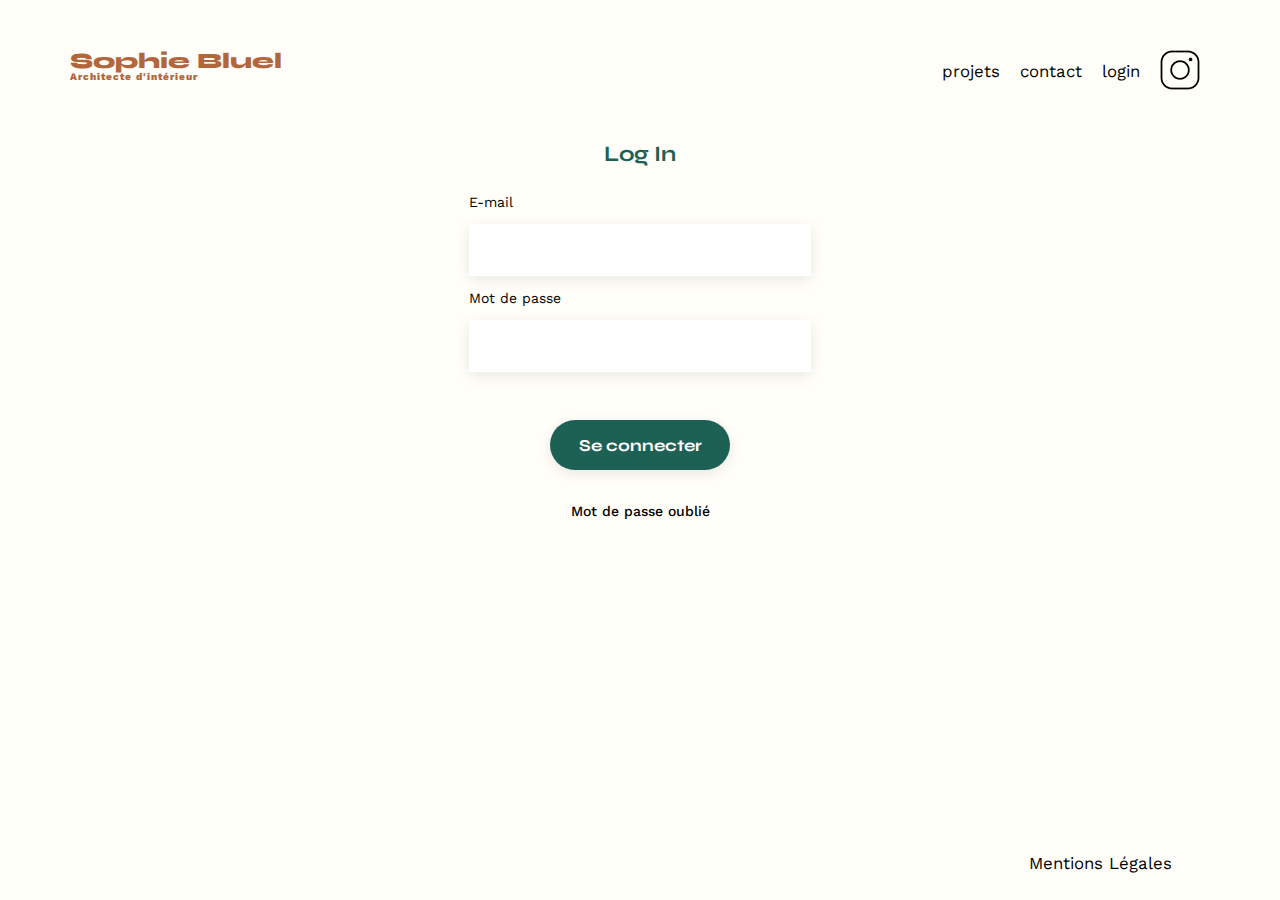
==== FrontEnd/login.html @ 3449b3fa "Front-end" ====
<!DOCTYPE html>
<html lang="fr">
<head>
	<meta charset="UTF-8">
	<title>Sophie Bluel - Architecte d'intérieur</title>
	<meta name="viewport" content="width=device-width, initial-scale=1.0">
	<link rel="preconnect" href="https://fonts.googleapis.com">
	<link rel="preconnect" href="https://fonts.gstatic.com" crossorigin>
	<link href="https://fonts.googleapis.com/css2?family=Syne:wght@700;800&family=Work+Sans&display=swap" rel="stylesheet">
	<meta name="description" content="">
	<link rel="stylesheet" href="./assets/style.css">
	<link rel="icon" href="data:,">
	<script type="module" src="login.js"></script>
</head>
<body>
	<header>
		<h1>Sophie Bluel <span>Architecte d'intérieur</span></h1>
		<nav>
			<ul>
				<li><a href="index.html">projets</a></li>
				<li><a href="#">contact</a></li>
				<li id="login"><a href="login.html">login</a></li>
				<li><img src="./assets/icons/instagram.png" alt="Instagram"></li>
			</ul>
		</nav>
	</header>
	<main>
		<section class="login">
			<h1>Log In</h1>
			<div>
				<form id="formulaireConnexion">
					<label for ="email">E-mail</label>
					<input type="text" id="email" name="email" autocomplete="email" required>
					<label for ="mdp">Mot de passe</label>
					<input type="password" id="mdp" name="mdp" autocomplete="current-password" required>
					<input type="submit" value="Se connecter">
				</form>
				<p id="messageErreur"></p>
				<div class="mdpOublie">
					<a href="#">Mot de passe oublié</a>
				</div>
			</div>
		</section>
	</main>
	<footer>
		<nav>
			<ul>
				<li>Mentions Légales</li>
			</ul>
		</nav>
	</footer>
</body>
</html>
---- FrontEnd/assets/style.css ----
/* http://meyerweb.com/eric/tools/css/reset/
   v2.0 | 20110126
   License: none (public domain)
*/

html, body, div, span, applet, object, iframe,
h1, h2, h3, h4, h5, h6, p, blockquote, pre,
a, abbr, acronym, address, big, cite, code,
del, dfn, em, img, ins, kbd, q, s, samp,
small, strike, strong, sub, sup, tt, var,
b, u, i, center,
dl, dt, dd, ol, ul, li,
fieldset, form, label, legend,
table, caption, tbody, tfoot, thead, tr, th, td,
article, aside, canvas, details, embed,
figure, figcaption, footer, header, hgroup,
menu, nav, output, ruby, section, summary,
time, mark, audio, video {
	margin: 0;
	padding: 0;
	border: 0;
	font-size: 100%;
	font: inherit;
	vertical-align: baseline;
}

/* HTML5 display-role reset for older browsers */
article, aside, details, figcaption, figure,
footer, header, hgroup, menu, nav, section {
	display: block;
}

html {
	background-color: #FFFEF8;
	height: 100%;
	position: relative;
}

body {
	line-height: 1;
	height: 100%;
	display: flex;
    flex-direction: column;
}

ol, ul {
	list-style: none;
}

blockquote, q {
	quotes: none;
}

blockquote:before, blockquote:after,
q:before, q:after {
	content: '';
	content: none;
}

table {
	border-collapse: collapse;
	border-spacing: 0;
}

/** end reset css**/
main {
	flex: 1;
}

body {
	max-width: 1140px;
	margin:auto;
	font-family: 'Work Sans' ;
	font-size: 14px;
	height: 100%;
}

header {
	display: flex;
	justify-content: space-between;
	margin: 50px 0
}

section {
	margin: 50px 0
}

h1{
	display: flex;
	flex-direction: column;
	font-family: 'Syne';
	font-size: 22px;
	font-weight: 800;
	color: #B1663C
}

h1 > span {
	font-family: 'Work Sans';
	font-size:10px;
	letter-spacing: 0.1em;
;
}

h2{
	font-family: 'Syne';
	font-weight: 700;
	font-size: 30px;
	color: #1D6154
}

nav ul {
	display: flex;
	align-items: center;
	list-style-type: none;

}

nav li {
	padding: 0 10px;
	font-size: 1.2em;
}

li:hover {
	color: #B1663C;
	font-weight: 600;
}

a {
	text-decoration: none;
	cursor: pointer;
	color: black;
}

/************** Mode édition **************/

.cache {
	display: none !important;;
}

#modeedition a {
	display: flex;
	justify-content: center;
    padding: 10px;
    background-color: black;
    color: white;
    gap: 20px;
}

.modifierprojets {
	display: flex;
    justify-content: center;
	align-items: center;
    margin: 20px 0; 
}

.modifierprojets h2 {
	display: flex;
    align-items: center;
    position: relative;
	margin : 0px;
}

.modifierprojets a {
	display: flex;
	margin-left: 20px;
	align-items: center;
}

/********** Introduction ************/
#introduction {
	display: flex;
	align-items: center;
}

#introduction figure {
	flex: 1
}

#introduction img {
	display: block;
	margin: auto;
	width: 80%;
}

#introduction article {
	flex: 1
}

#introduction h2 {
	margin-bottom: 1em;
}

#introduction p {
	margin-bottom: 0.5em;
}


/********** Affichage modale **********/

#modale {
    display: none;
    position: absolute;
    z-index: 1;
    left: 0;
    top: 0;
    width: 100%;
    height: 100%;
    overflow: auto;
    background-color: rgba(0,0,0,0.4);
	justify-content: center; /* Centrer horizontalement */
    align-items: center;
}

.modale {
	display: flex;
	flex-direction: column;
    background-color: #fefefe;
    margin: 600px auto;
    padding: 20px;
    border: 1px solid #1D6154;
    width: 50%;
    text-align: center;
	gap:15px;
}

/************* Modale n°1 ***********/
.contenumodale {
	max-width: 100%;
	display: grid;
	grid-template-columns: 1fr 1fr 1fr 1fr 1fr;
	grid-column-gap: 20px;
	grid-row-gap: 20px;
	margin:50px 80px;
}

.contenumodale img {
	max-width: 100%;
    height: auto;
}

.contenumodale div {
	position: relative;
}

.contenumodale span {
	position: absolute;
	margin : 10px;
	z-index: 1;
	right:0;
    top: 0;
	border-radius: 2px;
	background-color: black;
}

.btn-modale {
	font-size: 14px;
	font-weight: 700;
	color: white;
	background-color: #1D6154;
	padding : 10px 50px;
	margin: 10px auto;
	border-radius: 60px ;
	border:none;
}

.fa-xmark {
	margin-left: auto;
    font-size: 25px;
    font-weight: bold;
}

.fa-xmark:hover, .fa-arrow-left:hover {
    text-decoration: none;
    cursor: pointer;
}

.fa-trash-can {
	padding: 5px;
	color: white;
}

.hrmodale1 {
	border: 1px solid #B3B3B3;
	margin: 20px 80px;
}


/******** Modale n°2 *******/

.flecheetcroix {
	display: flex;
	justify-content: space-between;
}

.fa-arrow-left {
	font-size: 25px;
	width: auto;
	font-weight: bold;
}

.fa-image {
	color: #B9C5CC;
	font-size: 60px;
}

.inputfile {
	background-color: #E8F1F6;
	display: flex;
	flex-direction: column;
	align-items: center;
	gap: 5px;
	padding:30px;
}

.inputfile p {
	font-size: 10px;
	font-weight: 400;
	color:#444444;
}

.btn-inputfile {
	font-size: 14px;
	font-weight: 700;
	color: white;
	background-color: #CBD6DC;
	padding : 10px 50px;
	margin: 10px auto;
	border-radius: 60px ;
	border:none;
	z-index:0;
	align-items: center;
}

.btn-inputfile span{
	font-size: 14px;
	font-weight: 500;
	color:#306685;
	z-index:0;
}

.btn-inputfile input {
	position : absolute;
	right:0;
    top: 0;
	z-index:1;
	opacity: 0;
}

.contenuajoutphoto form {
	display: flex;
	flex-direction: column;
	text-align: center;
	margin:50px 80px;
}

.contenuajoutphoto label {
	text-align: left;
}

.hrmodale2 {
	border: 1px solid #1D6154;
	margin: 20px 0;
}

.btn-valider {
	font-size: 14px;
	font-weight: 700;
	color: white;
	background-color: #A7A7A7;
	padding : 10px 50px;
	margin: 10px auto;
	border-radius: 60px ;
	border:none;
}

#imagePreview {
	max-width: 420px;
	height: auto;
}

/*********** Boutons de Filtre *********/

.filtres {
	display: flex;
	justify-content: center;
	margin: 50px 0px;
	gap:20px;
}

.btn {
	border: 1px solid #1D6154;
	border-radius: 60px;
	font-size: 16px;
	padding: 10px 20px;
	color : #1D6154;
	background-color: transparent;
	font-weight: 700;
	font-family: 'Syne';
	cursor: pointer;
}

.btn:hover {
	background-color: #1D6154;
	color : white;
}

/********** Projets ***********/
.gallery {
	width: 100%;
	display: grid;
	grid-template-columns: 1fr 1fr 1fr;
	grid-column-gap: 20px;
	grid-row-gap: 20px;
}

.gallery img {
	width: 100%;
}

figcaption {
	margin-top:5px;
	font-family: "Work Sans";
	font-size: 13px;
	font-weight: 400;
}

/************* Formulaire de contact ***********/
#contact {
	width: 50%;
	margin: auto;
}

#contact > * {
	text-align: center;

}

#contact h2{
	margin-bottom: 20px;
}

#contact form {
	text-align: left;
	margin-top:30px;
	display: flex;
	flex-direction: column;
}

#contact input, #formulaireConnexion input, .contenuajoutphoto input {
	height: 50px;
	font-size: 1.2em;
	border: none;
	box-shadow: 0px 4px 14px rgba(0, 0, 0, 0.09);
	cursor: pointer; 
}

#contact label, .formulaire label, .contenuajoutphoto label {
	margin: 2em 0 1em 0;
}

#contact textarea {
	border: none;
	box-shadow: 0px 4px 14px rgba(0, 0, 0, 0.09);
}

input[type="submit"]{
	font-family: 'Syne';
	font-weight: 700;
	color: white;
	background-color: #1D6154;
	margin : 2em auto ;
	width: 180px;
	text-align: center;
	border-radius: 60px ;
}

#portfolio h2 {
	text-align: center;
}

/************ Login ***********/
.login {
	display: flex;
	flex-direction: column;
	height: 100%;
	width: 30%;
	margin: auto;
}

#formulaireConnexion {
	display:flex;
	flex-direction: column;
	gap:15px;
	margin-top: 30px;
}

.login h1 {
	text-align: center;
	color: #1D6154;
	font-weight: 700;
}

#messageErreur {
	text-align: center;
	color: red;
}

.mdpOublie {
	font-size: 14px;
	font-weight: 500;
	text-align: center;
	color: #1D6154;
}

/********* Footer *************/

footer nav ul {
	display: flex;
	justify-content: flex-end;
	margin: 2em
}

footer {
    margin-top: auto; /* Colle le footer en bas */
}
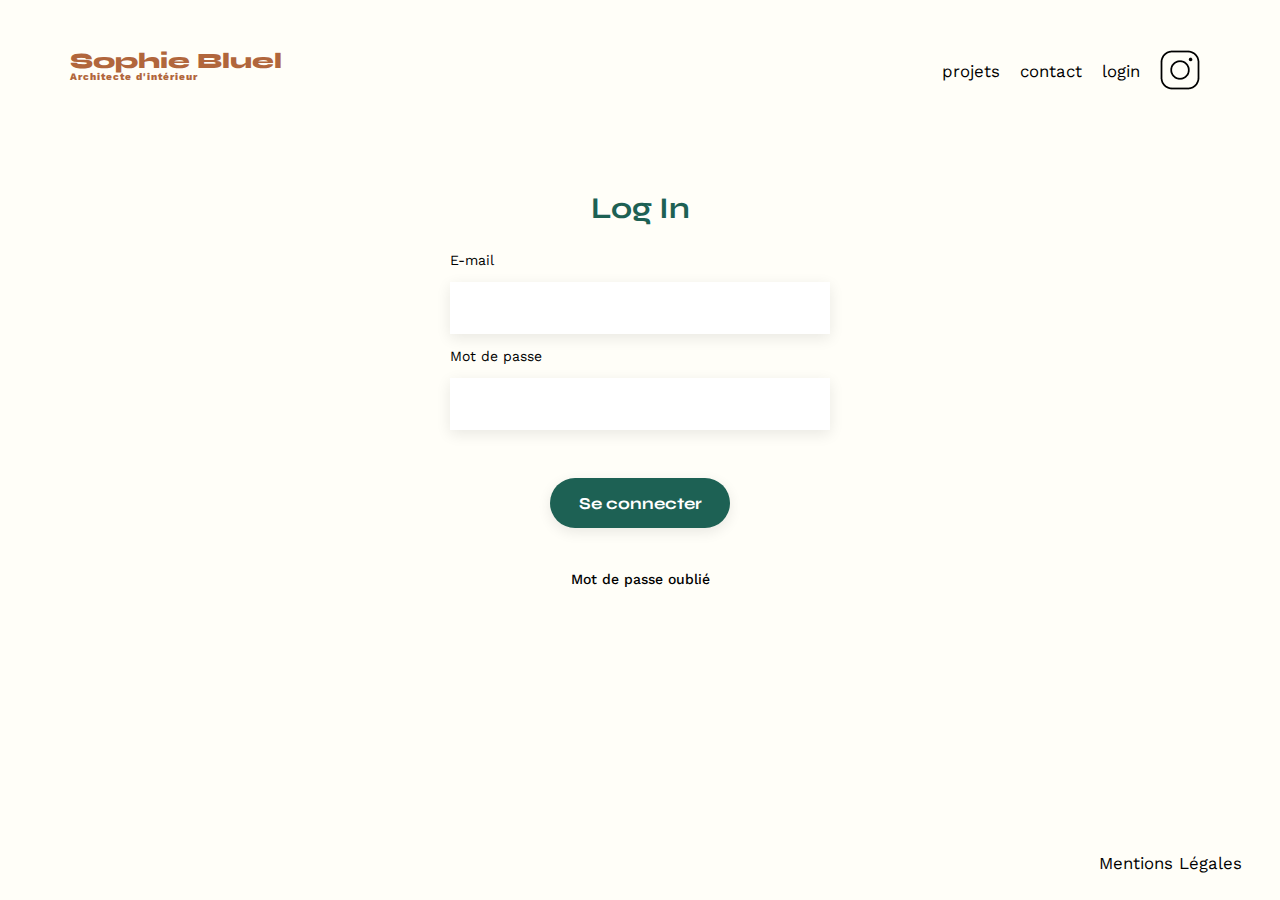
==== commit 3ac102a8: "Validation W3C" ====
--- a/FrontEnd/login.html
+++ b/FrontEnd/login.html
@@ -26,7 +26,7 @@
 	</header>
 	<main>
 		<section class="login">
-			<h1>Log In</h1>
+			<h2>Log In</h2>
 			<div>
 				<form id="formulaireConnexion">
 					<label for ="email">E-mail</label>
--- a/FrontEnd/assets/style.css
+++ b/FrontEnd/assets/style.css
@@ -30,19 +30,6 @@
 	display: block;
 }
 
-html {
-	background-color: #FFFEF8;
-	height: 100%;
-	position: relative;
-}
-
-body {
-	line-height: 1;
-	height: 100%;
-	display: flex;
-    flex-direction: column;
-}
-
 ol, ul {
 	list-style: none;
 }
@@ -63,22 +50,36 @@
 }
 
 /** end reset css**/
+
+html {
+	background-color: #FFFEF8;
+	min-height: 100%;
+	position: relative;
+}
+
 main {
 	flex: 1;
+	max-width: 900px;
+	margin: 0 auto;
 }
 
 body {
-	max-width: 1140px;
-	margin:auto;
+	
+	min-height:100vh;
+	margin:0 auto;
 	font-family: 'Work Sans' ;
 	font-size: 14px;
-	height: 100%;
+	display: flex;
+    flex-direction: column;
+	line-height: 1;
 }
 
 header {
 	display: flex;
 	justify-content: space-between;
-	margin: 50px 0
+	margin : 50px auto;
+	width: 100%;
+	max-width: 1140px;
 }
 
 section {
@@ -98,7 +99,6 @@
 	font-family: 'Work Sans';
 	font-size:10px;
 	letter-spacing: 0.1em;
-;
 }
 
 h2{
@@ -173,7 +173,7 @@
 }
 
 #introduction figure {
-	flex: 1
+	flex: 1;
 }
 
 #introduction img {
@@ -183,7 +183,7 @@
 }
 
 #introduction article {
-	flex: 1
+	flex: 1;
 }
 
 #introduction h2 {
@@ -197,30 +197,31 @@
 
 /********** Affichage modale **********/
 
-#modale {
+#modalecover {
     display: none;
     position: absolute;
     z-index: 1;
     left: 0;
     top: 0;
+	bottom:0;
+	right:0;
     width: 100%;
-    height: 100%;
-    overflow: auto;
+    min-height: 100%;
     background-color: rgba(0,0,0,0.4);
-	justify-content: center; /* Centrer horizontalement */
-    align-items: center;
 }
 
 .modale {
+	position:relative;
 	display: flex;
 	flex-direction: column;
     background-color: #fefefe;
-    margin: 600px auto;
+    margin: 580px auto;
     padding: 20px;
     border: 1px solid #1D6154;
-    width: 50%;
+    width: 630px;
     text-align: center;
 	gap:15px;
+	overflow: auto;
 }
 
 /************* Modale n°1 ***********/
@@ -378,6 +379,9 @@
 	height: auto;
 }
 
+#messageErreurAjoutProjet {
+	color:red;
+}
 /*********** Boutons de Filtre *********/
 
 .filtres {
@@ -483,7 +487,7 @@
 	display: flex;
 	flex-direction: column;
 	height: 100%;
-	width: 30%;
+	width: 380px;
 	margin: auto;
 }
 
@@ -494,15 +498,17 @@
 	margin-top: 30px;
 }
 
-.login h1 {
+.login h2 {
 	text-align: center;
 	color: #1D6154;
 	font-weight: 700;
+	margin-top: 50px;
 }
 
 #messageErreur {
 	text-align: center;
 	color: red;
+	margin-bottom: 10px;
 }
 
 .mdpOublie {
